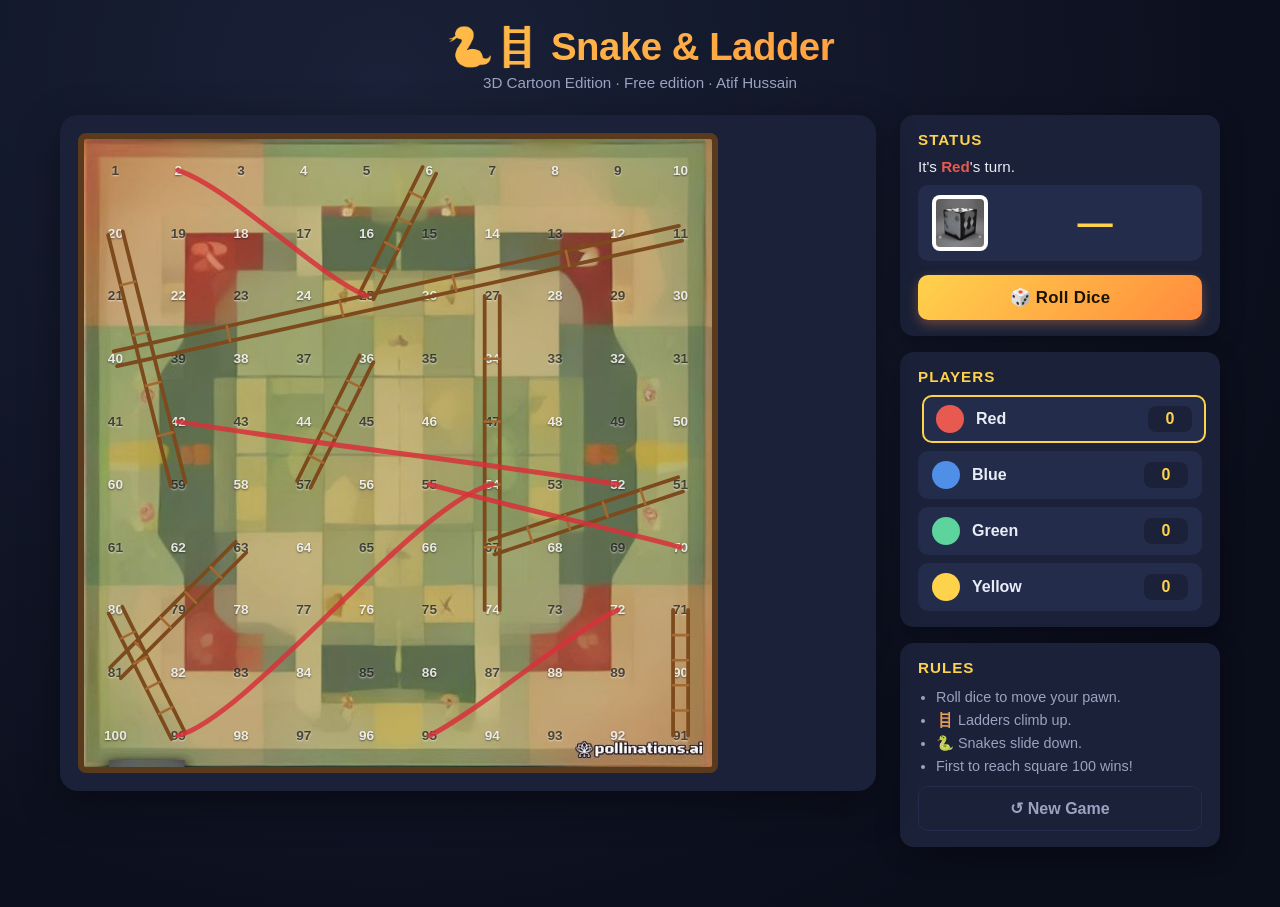
==== game/index.html @ e1569d1d "Build complete Snake & Ladder game (3D cartoon edition) Game files in game/: - index.html: entry poi" ====
<!DOCTYPE html>
<html lang="en">
<head>
  <meta charset="UTF-8">
  <meta name="viewport" content="width=device-width, initial-scale=1.0">
  <title>Snake & Ladder — 3D Cartoon Edition</title>
  <link rel="stylesheet" href="style.css">
</head>
<body>
  <div class="app">
    <header>
      <h1>🐍🪜 Snake &amp; Ladder</h1>
      <p class="subtitle">3D Cartoon Edition · Free edition · Atif Hussain</p>
    </header>

    <main>
      <section class="board-section">
        <div id="board" class="board">
          <!-- 100 squares rendered by JS -->
        </div>
      </section>

      <aside class="sidebar">
        <div class="panel status">
          <h2>Status</h2>
          <p id="status">Press <strong>Roll Dice</strong> to start.</p>
          <div id="dice-display" class="dice-display">
            <img src="assets/dice.png" alt="dice" id="dice-img">
            <div id="dice-value">—</div>
          </div>
          <button id="roll-btn" class="primary">🎲 Roll Dice</button>
        </div>

        <div class="panel players">
          <h2>Players</h2>
          <ol id="player-list"></ol>
        </div>

        <div class="panel legend">
          <h2>Rules</h2>
          <ul>
            <li>Roll dice to move your pawn.</li>
            <li>🪜 Ladders climb up.</li>
            <li>🐍 Snakes slide down.</li>
            <li>First to reach square 100 wins!</li>
          </ul>
          <button id="reset-btn" class="ghost">↺ New Game</button>
        </div>
      </aside>
    </main>

    <div id="toast" class="toast" hidden></div>
  </div>

  <script src="game.js"></script>
</body>
</html>
---- game/style.css ----
/* Snake & Ladder — 3D Cartoon Edition */
:root {
  --bg: #0f1424;
  --panel: #1a2138;
  --panel-light: #232c4a;
  --text: #e8ecf7;
  --text-mute: #9aa3c0;
  --accent: #ffd24c;
  --accent-2: #ff8b3d;
  --good: #5dd39e;
  --bad: #ff6b6b;
  --square-light: #fff7e1;
  --square-dark: #ffd9a8;
  --square-pad: 2px;
}

* { box-sizing: border-box; }
html, body { margin: 0; padding: 0; }
body {
  background: radial-gradient(circle at 30% 10%, #1a2138 0%, #0a0d1a 80%);
  color: var(--text);
  font-family: -apple-system, BlinkMacSystemFont, "Segoe UI", Roboto, sans-serif;
  min-height: 100vh;
  overflow-x: hidden;
}

.app {
  max-width: 1200px;
  margin: 0 auto;
  padding: 24px 20px 60px;
}

header {
  text-align: center;
  margin-bottom: 24px;
}
header h1 {
  font-size: 2.4rem;
  margin: 0 0 4px;
  letter-spacing: -0.5px;
  background: linear-gradient(135deg, var(--accent), var(--accent-2));
  -webkit-background-clip: text;
  background-clip: text;
  color: transparent;
}
.subtitle {
  margin: 0;
  color: var(--text-mute);
  font-size: 0.95rem;
}

main {
  display: grid;
  grid-template-columns: minmax(0, 1fr) 320px;
  gap: 24px;
  align-items: start;
}

@media (max-width: 900px) {
  main { grid-template-columns: 1fr; }
}

/* Board */
.board-section {
  background: var(--panel);
  border-radius: 18px;
  padding: 18px;
  box-shadow: 0 12px 40px rgba(0, 0, 0, 0.4);
  position: relative;
}

.board {
  --board-size: min(70vw, 640px);
  width: var(--board-size);
  height: var(--board-size);
  display: grid;
  grid-template-columns: repeat(10, 1fr);
  grid-template-rows: repeat(10, 1fr);
  gap: 2px;
  border: 6px solid #5a3a1c;
  border-radius: 8px;
  background:
    url('assets/board.png') center/cover no-repeat,
    var(--square-light);
  position: relative;
  overflow: hidden;
}

/* Number overlay grid */
.board-grid {
  position: absolute;
  inset: 0;
  display: grid;
  grid-template-columns: repeat(10, 1fr);
  grid-template-rows: repeat(10, 1fr);
  gap: 0;
}
.cell {
  position: relative;
  display: flex;
  align-items: center;
  justify-content: center;
  font-size: 0.85rem;
  font-weight: 600;
  color: rgba(0, 0, 0, 0.55);
  text-shadow: 0 1px 2px rgba(255, 255, 255, 0.6);
  background: transparent;
}
.cell.light { color: rgba(0, 0, 0, 0.65); }
.cell.dark  { color: rgba(255, 255, 255, 0.85); text-shadow: 0 1px 2px rgba(0,0,0,0.5); }

/* Snakes/ladders as overlays */
.overlay {
  position: absolute;
  inset: 0;
  pointer-events: none;
}
.snakes-ladders {
  position: absolute;
  inset: 0;
  pointer-events: none;
  z-index: 1;
}

/* Pawns layer */
.pawns {
  position: absolute;
  inset: 0;
  pointer-events: none;
  z-index: 2;
}
.pawn {
  position: absolute;
  width: 12%;
  height: 12%;
  transform: translate(-50%, -50%);
  transition: left 0.6s cubic-bezier(0.34, 1.56, 0.64, 1), top 0.6s cubic-bezier(0.34, 1.56, 0.64, 1);
  filter: drop-shadow(0 4px 6px rgba(0, 0, 0, 0.45));
}
.pawn img {
  width: 100%;
  height: 100%;
  object-fit: contain;
}
.pawn.active {
  animation: bounce 0.8s ease-in-out infinite;
}
@keyframes bounce {
  0%, 100% { transform: translate(-50%, -50%) scale(1); }
  50%      { transform: translate(-50%, -60%) scale(1.08); }
}

/* Sidebar */
.sidebar {
  display: flex;
  flex-direction: column;
  gap: 16px;
}
.panel {
  background: var(--panel);
  border-radius: 14px;
  padding: 16px 18px;
  box-shadow: 0 6px 24px rgba(0, 0, 0, 0.3);
}
.panel h2 {
  margin: 0 0 10px;
  font-size: 0.95rem;
  text-transform: uppercase;
  letter-spacing: 1px;
  color: var(--accent);
}
.panel p { margin: 0 0 8px; font-size: 0.95rem; }
.panel ul { margin: 0; padding-left: 18px; font-size: 0.9rem; color: var(--text-mute); line-height: 1.6; }

/* Buttons */
button {
  font: inherit;
  cursor: pointer;
  border: none;
  border-radius: 10px;
  padding: 12px 16px;
  font-weight: 600;
  transition: transform 0.1s, background 0.2s, opacity 0.2s;
}
button:active { transform: scale(0.97); }
button:disabled { opacity: 0.45; cursor: not-allowed; }
button.primary {
  background: linear-gradient(135deg, var(--accent), var(--accent-2));
  color: #1a1300;
  width: 100%;
  font-size: 1.05rem;
  letter-spacing: 0.3px;
  box-shadow: 0 4px 12px rgba(255, 139, 61, 0.35);
}
button.primary:hover:not(:disabled) {
  transform: translateY(-1px);
  box-shadow: 0 6px 16px rgba(255, 139, 61, 0.5);
}
button.ghost {
  background: transparent;
  color: var(--text-mute);
  border: 1px solid var(--panel-light);
  width: 100%;
  margin-top: 8px;
}
button.ghost:hover { color: var(--text); border-color: var(--text); }

/* Dice */
.dice-display {
  display: flex;
  align-items: center;
  gap: 14px;
  background: var(--panel-light);
  padding: 10px 14px;
  border-radius: 10px;
  margin: 10px 0 14px;
}
.dice-display img {
  width: 56px;
  height: 56px;
  object-fit: contain;
  background: white;
  border-radius: 8px;
  padding: 4px;
}
#dice-value {
  font-size: 2.2rem;
  font-weight: 800;
  color: var(--accent);
  flex: 1;
  text-align: center;
}
.dice-display.rolling img { animation: roll 0.5s linear; }
@keyframes roll {
  from { transform: rotate(0); }
  to   { transform: rotate(360deg); }
}

/* Player list */
#player-list {
  list-style: none;
  padding: 0;
  margin: 0;
  display: flex;
  flex-direction: column;
  gap: 8px;
}
#player-list li {
  display: flex;
  align-items: center;
  gap: 12px;
  background: var(--panel-light);
  border: 2px solid transparent;
  border-radius: 10px;
  padding: 8px 12px;
  transition: border-color 0.2s, transform 0.2s;
}
#player-list li.active {
  border-color: var(--accent);
  transform: translateX(4px);
}
#player-list .pname { flex: 1; font-weight: 600; }
#player-list .psquare {
  font-variant-numeric: tabular-nums;
  font-weight: 700;
  color: var(--accent);
  background: rgba(0, 0, 0, 0.25);
  padding: 4px 10px;
  border-radius: 8px;
  min-width: 44px;
  text-align: center;
}
#player-list .swatch {
  width: 28px; height: 28px;
  border-radius: 50%;
  flex-shrink: 0;
}
#player-list li.winner .pname::after {
  content: " 🏆";
}

/* Toast */
.toast {
  position: fixed;
  top: 20px;
  left: 50%;
  transform: translateX(-50%);
  background: var(--accent);
  color: #1a1300;
  padding: 12px 22px;
  border-radius: 100px;
  font-weight: 700;
  box-shadow: 0 8px 24px rgba(0, 0, 0, 0.4);
  z-index: 10;
  animation: toast-pop 0.4s ease-out;
}
@keyframes toast-pop {
  from { transform: translate(-50%, -20px); opacity: 0; }
  to   { transform: translate(-50%, 0); opacity: 1; }
}
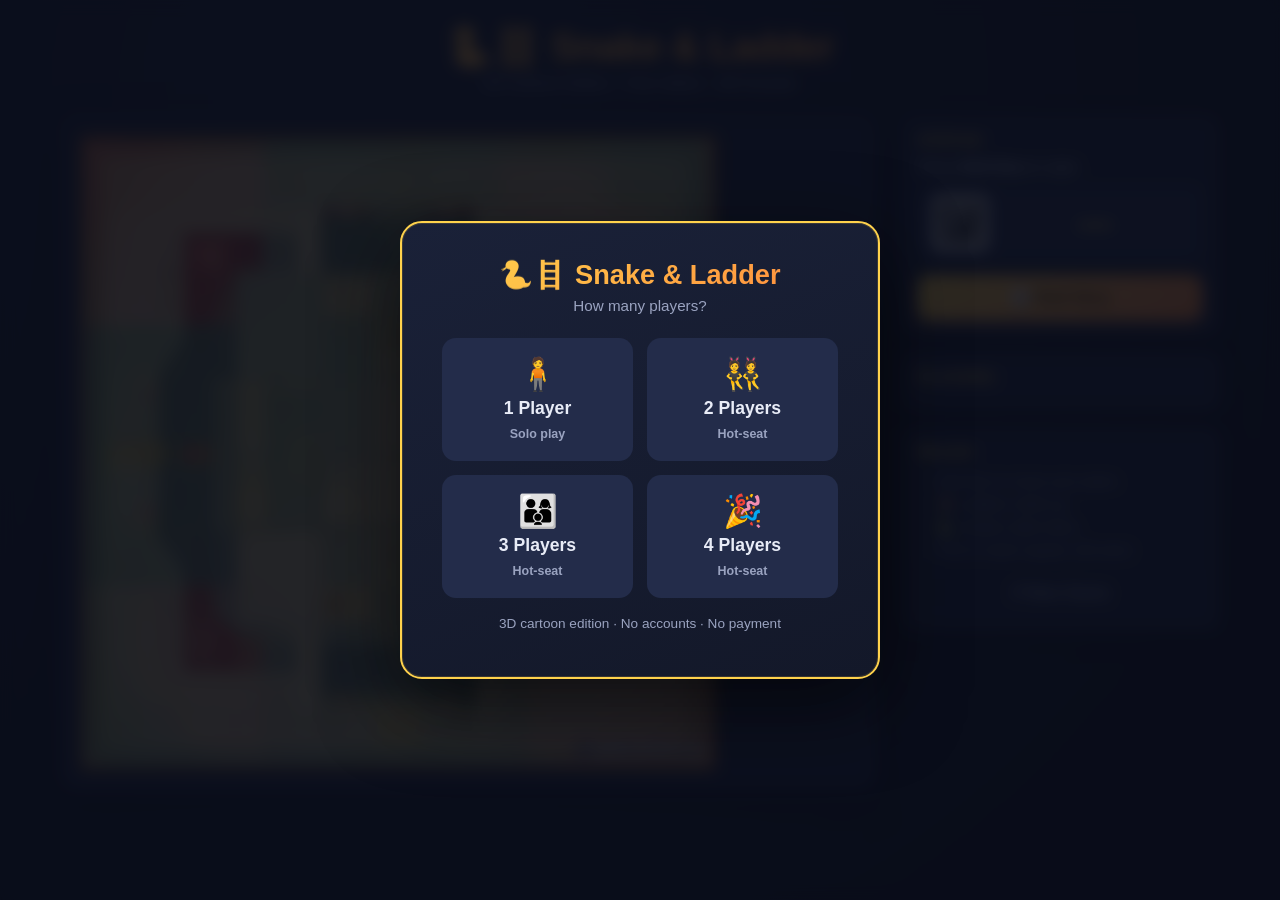
==== commit e293dc9b: "Game polish: small centered pawns, 1-4 player selector, long 3D snake bodies - Player-count modal ap" ====
--- a/game/index.html
+++ b/game/index.html
@@ -50,6 +50,37 @@
     </main>
 
     <div id="toast" class="toast" hidden></div>
+
+    <!-- Player count selector (shown before game starts and on "New Game") -->
+    <div id="player-modal" class="modal-backdrop" role="dialog" aria-modal="true" aria-labelledby="modal-title">
+      <div class="modal">
+        <h2 id="modal-title">🐍🪜 Snake &amp; Ladder</h2>
+        <p class="modal-sub">How many players?</p>
+        <div class="player-count-grid">
+          <button class="count-btn" data-count="1" type="button">
+            <span class="emoji">🧍</span>
+            <span class="label">1 Player</span>
+            <span class="hint">Solo play</span>
+          </button>
+          <button class="count-btn" data-count="2" type="button">
+            <span class="emoji">👯</span>
+            <span class="label">2 Players</span>
+            <span class="hint">Hot-seat</span>
+          </button>
+          <button class="count-btn" data-count="3" type="button">
+            <span class="emoji">👨‍👩‍👦</span>
+            <span class="label">3 Players</span>
+            <span class="hint">Hot-seat</span>
+          </button>
+          <button class="count-btn" data-count="4" type="button">
+            <span class="emoji">🎉</span>
+            <span class="label">4 Players</span>
+            <span class="hint">Hot-seat</span>
+          </button>
+        </div>
+        <p class="modal-foot">3D cartoon edition · No accounts · No payment</p>
+      </div>
+    </div>
   </div>
 
   <script src="game.js"></script>
--- a/game/style.css
+++ b/game/style.css
@@ -122,17 +122,57 @@
   z-index: 1;
 }
 
+/* Decorative snake + ladder sprites positioned at the head of each */
+.decor-layer, .snake-layer {
+  position: absolute;
+  inset: 0;
+  pointer-events: none;
+  z-index: 2;
+}
+.decor {
+  position: absolute;
+  transform: translate(-50%, -50%);
+  filter: drop-shadow(0 4px 8px rgba(0, 0, 0, 0.35));
+  object-fit: contain;
+}
+.decor-snake-head {
+  width: 9%;
+  height: 9%;
+  filter: drop-shadow(0 4px 6px rgba(0, 0, 0, 0.5));
+  animation: snake-head-wiggle 2.6s ease-in-out infinite;
+}
+.decor-ladder {
+  width: 14%;
+  height: 14%;
+  transform: translate(-50%, -50%) rotate(-12deg);
+}
+.decor-snake-tail {
+  width: 7%;
+  height: 7%;
+  filter: drop-shadow(0 3px 4px rgba(0, 0, 0, 0.4));
+  opacity: 0.92;
+  animation: snake-tail-wiggle 3.2s ease-in-out infinite;
+}
+@keyframes snake-head-wiggle {
+  0%, 100% { transform: translate(-50%, -50%) rotate(-4deg) scale(1); }
+  50%      { transform: translate(-50%, -52%) rotate(4deg) scale(1.04); }
+}
+@keyframes snake-tail-wiggle {
+  0%, 100% { transform: translate(-50%, -50%) rotate(8deg) scale(1); }
+  50%      { transform: translate(-50%, -48%) rotate(-6deg) scale(0.96); }
+}
+
 /* Pawns layer */
 .pawns {
   position: absolute;
   inset: 0;
   pointer-events: none;
-  z-index: 2;
+  z-index: 3;
 }
 .pawn {
   position: absolute;
-  width: 12%;
-  height: 12%;
+  width: 8%;
+  height: 8%;
   transform: translate(-50%, -50%);
   transition: left 0.6s cubic-bezier(0.34, 1.56, 0.64, 1), top 0.6s cubic-bezier(0.34, 1.56, 0.64, 1);
   filter: drop-shadow(0 4px 6px rgba(0, 0, 0, 0.45));
@@ -297,4 +337,83 @@
 @keyframes toast-pop {
   from { transform: translate(-50%, -20px); opacity: 0; }
   to   { transform: translate(-50%, 0); opacity: 1; }
-}+}
+
+/* Player count modal */
+.modal-backdrop {
+  position: fixed;
+  inset: 0;
+  background: rgba(10, 13, 26, 0.86);
+  backdrop-filter: blur(8px);
+  -webkit-backdrop-filter: blur(8px);
+  z-index: 100;
+  display: flex;
+  align-items: center;
+  justify-content: center;
+  animation: backdrop-fade 0.3s ease-out;
+}
+@keyframes backdrop-fade {
+  from { opacity: 0; }
+  to   { opacity: 1; }
+}
+.modal {
+  background: linear-gradient(160deg, var(--panel) 0%, #131829 100%);
+  border: 2px solid var(--accent);
+  border-radius: 22px;
+  padding: 36px 40px 32px;
+  text-align: center;
+  max-width: 480px;
+  width: 90%;
+  box-shadow: 0 24px 80px rgba(0, 0, 0, 0.6), 0 0 0 1px rgba(255, 210, 76, 0.15) inset;
+  animation: modal-pop 0.4s cubic-bezier(0.34, 1.56, 0.64, 1);
+}
+@keyframes modal-pop {
+  from { transform: scale(0.7) translateY(20px); opacity: 0; }
+  to   { transform: scale(1) translateY(0); opacity: 1; }
+}
+.modal h2 {
+  margin: 0 0 6px;
+  font-size: 1.7rem;
+  background: linear-gradient(135deg, var(--accent), var(--accent-2));
+  -webkit-background-clip: text;
+  background-clip: text;
+  color: transparent;
+}
+.modal .modal-sub {
+  margin: 0 0 24px;
+  color: var(--text-mute);
+  font-size: 0.95rem;
+}
+.player-count-grid {
+  display: grid;
+  grid-template-columns: repeat(2, 1fr);
+  gap: 14px;
+  margin-bottom: 18px;
+}
+.count-btn {
+  background: var(--panel-light);
+  border: 2px solid transparent;
+  border-radius: 14px;
+  padding: 18px 12px;
+  display: flex;
+  flex-direction: column;
+  align-items: center;
+  gap: 8px;
+  transition: transform 0.15s, border-color 0.2s, background 0.2s;
+  color: var(--text);
+}
+.count-btn:hover {
+  transform: translateY(-2px);
+  border-color: var(--accent);
+  background: #2a3458;
+}
+.count-btn:active { transform: translateY(0) scale(0.97); }
+.count-btn .emoji { font-size: 2rem; line-height: 1; }
+.count-btn .label { font-size: 1.1rem; font-weight: 700; }
+.count-btn .hint  { font-size: 0.78rem; color: var(--text-mute); }
+.modal-foot {
+  color: var(--text-mute);
+  font-size: 0.85rem;
+  margin-top: 8px;
+}
+body.locked main { filter: blur(2px); pointer-events: none; }
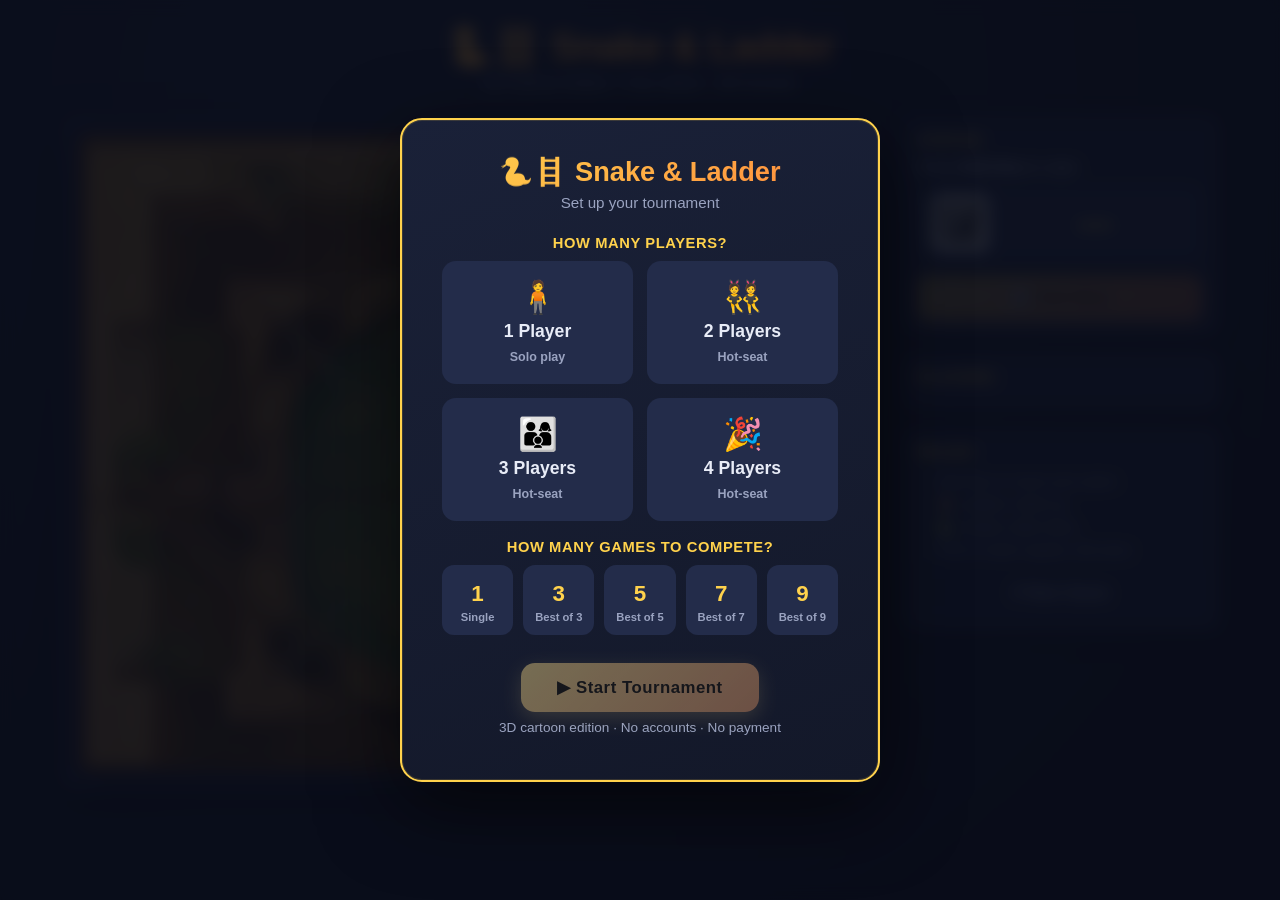
==== commit b82fa38f: "Tournament mode: pick players + game count, track wins, champion modal - New first-page modal asks f" ====
--- a/game/index.html
+++ b/game/index.html
@@ -36,6 +36,12 @@
           <ol id="player-list"></ol>
         </div>
 
+        <div class="panel tournament" id="tournament-panel" hidden>
+          <h2>Tournament</h2>
+          <p class="t-game">Game <span id="t-game-current">1</span> / <span id="t-game-total">3</span></p>
+          <ol id="t-wins-list" class="t-wins"></ol>
+        </div>
+
         <div class="panel legend">
           <h2>Rules</h2>
           <ul>
@@ -52,10 +58,13 @@
     <div id="toast" class="toast" hidden></div>
 
     <!-- Player count selector (shown before game starts and on "New Game") -->
+    <!-- Pre-game modal: pick number of players + number of games to compete -->
     <div id="player-modal" class="modal-backdrop" role="dialog" aria-modal="true" aria-labelledby="modal-title">
       <div class="modal">
         <h2 id="modal-title">🐍🪜 Snake &amp; Ladder</h2>
-        <p class="modal-sub">How many players?</p>
+        <p class="modal-sub">Set up your tournament</p>
+
+        <p class="modal-section-label">How many players?</p>
         <div class="player-count-grid">
           <button class="count-btn" data-count="1" type="button">
             <span class="emoji">🧍</span>
@@ -78,7 +87,49 @@
             <span class="hint">Hot-seat</span>
           </button>
         </div>
+
+        <p class="modal-section-label">How many games to compete?</p>
+        <div class="games-count-grid">
+          <button class="games-btn" data-games="1" type="button">
+            <span class="games-num">1</span>
+            <span class="games-hint">Single</span>
+          </button>
+          <button class="games-btn" data-games="3" type="button">
+            <span class="games-num">3</span>
+            <span class="games-hint">Best of 3</span>
+          </button>
+          <button class="games-btn" data-games="5" type="button">
+            <span class="games-num">5</span>
+            <span class="games-hint">Best of 5</span>
+          </button>
+          <button class="games-btn" data-games="7" type="button">
+            <span class="games-num">7</span>
+            <span class="games-hint">Best of 7</span>
+          </button>
+          <button class="games-btn" data-games="9" type="button">
+            <span class="games-num">9</span>
+            <span class="games-hint">Best of 9</span>
+          </button>
+        </div>
+
+        <button id="start-tournament-btn" type="button" class="start-btn" disabled>
+          ▶ Start Tournament
+        </button>
         <p class="modal-foot">3D cartoon edition · No accounts · No payment</p>
+      </div>
+    </div>
+
+    <!-- Tournament winner modal — appears after all games done -->
+    <div id="champion-modal" class="modal-backdrop champion-backdrop" hidden role="dialog" aria-modal="true" aria-labelledby="champion-title">
+      <div class="champion-modal">
+        <div class="champion-confetti" id="champion-confetti"></div>
+        <h2 id="champion-title">🏆 CHAMPION 🏆</h2>
+        <p id="champion-name" class="champion-name"></p>
+        <p id="champion-subtitle" class="champion-subtitle"></p>
+        <p id="champion-stats" class="champion-stats"></p>
+        <button id="champion-restart-btn" type="button" class="start-btn">
+          🔁 New Tournament
+        </button>
       </div>
     </div>
   </div>
--- a/game/style.css
+++ b/game/style.css
@@ -76,14 +76,25 @@
   display: grid;
   grid-template-columns: repeat(10, 1fr);
   grid-template-rows: repeat(10, 1fr);
-  gap: 2px;
-  border: 6px solid #5a3a1c;
-  border-radius: 8px;
+  gap: 5px;
+  border: 8px solid #4a2a14;
+  border-radius: 10px;
   background:
+    /* The 3D cartoon board image fills the whole frame. The dark wood
+       showing through the 5px gaps comes from the cells being transparent
+       (so the image is visible everywhere) — but we use a darker gradient
+       hint at the very edges to keep a frame feel. */
     url('assets/board.png') center/cover no-repeat,
+    radial-gradient(ellipse at center,
+      rgba(74, 42, 20, 0) 60%,
+      rgba(74, 42, 20, 0.45) 100%),
     var(--square-light);
   position: relative;
   overflow: hidden;
+  box-shadow:
+    inset 0 0 0 1px rgba(0, 0, 0, 0.4),
+    inset 0 4px 12px rgba(0, 0, 0, 0.35),
+    0 14px 40px rgba(0, 0, 0, 0.55);
 }
 
 /* Number overlay grid */
@@ -100,14 +111,24 @@
   display: flex;
   align-items: center;
   justify-content: center;
-  font-size: 0.85rem;
-  font-weight: 600;
-  color: rgba(0, 0, 0, 0.55);
-  text-shadow: 0 1px 2px rgba(255, 255, 255, 0.6);
+  font-size: 0.9rem;
+  font-weight: 700;
+  color: rgba(255, 255, 240, 0.95);
+  text-shadow:
+    0 1px 3px rgba(0, 0, 0, 0.9),
+    0 0 2px rgba(0, 0, 0, 0.65);
   background: transparent;
-}
-.cell.light { color: rgba(0, 0, 0, 0.65); }
-.cell.dark  { color: rgba(255, 255, 255, 0.85); text-shadow: 0 1px 2px rgba(0,0,0,0.5); }
+  border-radius: 6px;
+  box-shadow:
+    inset 0 0 0 1px rgba(0, 0, 0, 0.3),
+    inset 0 1px 1px rgba(255, 255, 255, 0.1);
+}
+.cell.light,
+.cell.dark {
+  /* Fully transparent — the 3D cartoon board image shows through.
+     Cells still get a faint inset border to read as distinct squares. */
+  background: transparent;
+}
 
 /* Snakes/ladders as overlays */
 .overlay {
@@ -135,31 +156,12 @@
   filter: drop-shadow(0 4px 8px rgba(0, 0, 0, 0.35));
   object-fit: contain;
 }
-.decor-snake-head {
-  width: 9%;
-  height: 9%;
-  filter: drop-shadow(0 4px 6px rgba(0, 0, 0, 0.5));
-  animation: snake-head-wiggle 2.6s ease-in-out infinite;
-}
+/* 3D cartoon snake styles now live entirely in SVG (draw3DSnake). The
+   SVG group has opacity:0.75 applied at construction time. */
 .decor-ladder {
   width: 14%;
   height: 14%;
   transform: translate(-50%, -50%) rotate(-12deg);
-}
-.decor-snake-tail {
-  width: 7%;
-  height: 7%;
-  filter: drop-shadow(0 3px 4px rgba(0, 0, 0, 0.4));
-  opacity: 0.92;
-  animation: snake-tail-wiggle 3.2s ease-in-out infinite;
-}
-@keyframes snake-head-wiggle {
-  0%, 100% { transform: translate(-50%, -50%) rotate(-4deg) scale(1); }
-  50%      { transform: translate(-50%, -52%) rotate(4deg) scale(1.04); }
-}
-@keyframes snake-tail-wiggle {
-  0%, 100% { transform: translate(-50%, -50%) rotate(8deg) scale(1); }
-  50%      { transform: translate(-50%, -48%) rotate(-6deg) scale(0.96); }
 }
 
 /* Pawns layer */
@@ -340,6 +342,7 @@
 }
 
 /* Player count modal */
+[hidden] { display: none !important; }
 .modal-backdrop {
   position: fixed;
   inset: 0;
@@ -416,4 +419,196 @@
   font-size: 0.85rem;
   margin-top: 8px;
 }
-body.locked main { filter: blur(2px); pointer-events: none; }+body.locked main { filter: blur(2px); pointer-events: none; }
+
+/* Modal: section labels and games-count grid */
+.modal-section-label {
+  margin: 18px 0 10px;
+  color: var(--accent);
+  font-weight: 700;
+  font-size: 0.92rem;
+  letter-spacing: 0.04em;
+  text-transform: uppercase;
+}
+.games-count-grid {
+  display: grid;
+  grid-template-columns: repeat(5, 1fr);
+  gap: 10px;
+  margin-bottom: 22px;
+}
+.games-btn {
+  background: var(--panel-light);
+  border: 2px solid transparent;
+  border-radius: 12px;
+  padding: 14px 6px 10px;
+  display: flex;
+  flex-direction: column;
+  align-items: center;
+  gap: 4px;
+  transition: transform 0.15s, border-color 0.2s, background 0.2s;
+  color: var(--text);
+}
+.games-btn:hover {
+  transform: translateY(-2px);
+  border-color: var(--accent);
+  background: #2a3458;
+}
+.games-btn:active { transform: translateY(0) scale(0.97); }
+.games-btn .games-num { font-size: 1.4rem; font-weight: 800; color: var(--accent); }
+.games-btn .games-hint { font-size: 0.7rem; color: var(--text-mute); }
+.count-btn.selected,
+.games-btn.selected {
+  border-color: var(--accent);
+  background: linear-gradient(135deg, rgba(255, 210, 76, 0.18), rgba(255, 138, 76, 0.12));
+  box-shadow: 0 0 0 3px rgba(255, 210, 76, 0.18) inset;
+}
+.start-btn {
+  margin-top: 6px;
+  background: linear-gradient(135deg, var(--accent) 0%, var(--accent-2) 100%);
+  color: #1a1300;
+  font-size: 1.05rem;
+  font-weight: 800;
+  padding: 14px 36px;
+  border: none;
+  border-radius: 14px;
+  cursor: pointer;
+  letter-spacing: 0.03em;
+  box-shadow: 0 6px 20px rgba(255, 210, 76, 0.35);
+  transition: transform 0.15s, box-shadow 0.2s, filter 0.2s;
+}
+.start-btn:hover:not(:disabled) {
+  transform: translateY(-2px);
+  box-shadow: 0 10px 28px rgba(255, 210, 76, 0.5);
+  filter: brightness(1.05);
+}
+.start-btn:disabled {
+  opacity: 0.45;
+  cursor: not-allowed;
+  filter: grayscale(0.4);
+}
+
+/* Tournament sidebar panel */
+.panel.tournament {
+  border: 2px solid var(--accent);
+  background: linear-gradient(160deg, rgba(255, 210, 76, 0.06), transparent);
+}
+.t-game {
+  margin: 0 0 12px;
+  font-size: 0.95rem;
+  color: var(--accent);
+  font-weight: 700;
+  text-align: center;
+}
+.t-wins {
+  list-style: none;
+  margin: 0;
+  padding: 0;
+  display: flex;
+  flex-direction: column;
+  gap: 8px;
+}
+.t-wins li {
+  display: flex;
+  align-items: center;
+  gap: 10px;
+  padding: 8px 10px;
+  border-radius: 8px;
+  background: rgba(0, 0, 0, 0.25);
+  border: 1px solid rgba(255, 255, 255, 0.06);
+  font-size: 0.92rem;
+}
+.t-wins li.leader {
+  background: linear-gradient(135deg, rgba(255, 210, 76, 0.18), rgba(255, 138, 76, 0.08));
+  border-color: var(--accent);
+  box-shadow: 0 0 0 2px rgba(255, 210, 76, 0.18) inset;
+}
+.t-wins .t-dot {
+  width: 14px;
+  height: 14px;
+  border-radius: 50%;
+  flex-shrink: 0;
+}
+.t-wins .t-name { flex: 1; }
+.t-wins .t-score {
+  font-weight: 800;
+  color: var(--accent);
+  font-size: 1.05rem;
+}
+
+/* Champion modal — full-screen celebration */
+.champion-backdrop {
+  background: radial-gradient(circle at 50% 30%,
+    rgba(255, 210, 76, 0.25) 0%,
+    rgba(10, 13, 26, 0.92) 60%);
+  backdrop-filter: blur(10px);
+  -webkit-backdrop-filter: blur(10px);
+}
+.champion-modal {
+  background: linear-gradient(160deg, #2a1f0a 0%, #1a1300 100%);
+  border: 3px solid var(--accent);
+  border-radius: 26px;
+  padding: 44px 48px 38px;
+  text-align: center;
+  max-width: 540px;
+  width: 92%;
+  box-shadow:
+    0 30px 100px rgba(0, 0, 0, 0.7),
+    0 0 80px rgba(255, 210, 76, 0.35),
+    0 0 0 1px rgba(255, 210, 76, 0.4) inset;
+  animation: champion-pop 0.6s cubic-bezier(0.34, 1.56, 0.64, 1);
+  position: relative;
+  overflow: hidden;
+}
+@keyframes champion-pop {
+  0%   { transform: scale(0.5) rotate(-3deg); opacity: 0; }
+  60%  { transform: scale(1.05) rotate(1deg); opacity: 1; }
+  100% { transform: scale(1) rotate(0); opacity: 1; }
+}
+.champion-modal h2 {
+  margin: 0 0 12px;
+  font-size: 2.4rem;
+  background: linear-gradient(135deg, #ffd24c, #ff8a4c, #ff5e9d);
+  -webkit-background-clip: text;
+  background-clip: text;
+  color: transparent;
+  filter: drop-shadow(0 4px 12px rgba(255, 210, 76, 0.4));
+  animation: champion-glow 2s ease-in-out infinite alternate;
+}
+@keyframes champion-glow {
+  from { filter: drop-shadow(0 4px 12px rgba(255, 210, 76, 0.3)); }
+  to   { filter: drop-shadow(0 4px 20px rgba(255, 210, 76, 0.7)); }
+}
+.champion-name {
+  margin: 8px 0 6px;
+  font-size: 2rem;
+  font-weight: 800;
+  color: #fff;
+}
+.champion-subtitle {
+  margin: 0 0 16px;
+  font-size: 1.05rem;
+  color: var(--accent);
+  font-weight: 600;
+}
+.champion-stats {
+  margin: 0 0 24px;
+  color: var(--text-mute);
+  font-size: 0.92rem;
+  line-height: 1.5;
+}
+.champion-confetti {
+  position: absolute;
+  inset: 0;
+  pointer-events: none;
+  overflow: hidden;
+}
+.champion-confetti span {
+  position: absolute;
+  top: -20px;
+  font-size: 1.5rem;
+  animation: confetti-fall linear infinite;
+}
+@keyframes confetti-fall {
+  0%   { transform: translateY(0) rotate(0deg); opacity: 1; }
+  100% { transform: translateY(120vh) rotate(720deg); opacity: 0.3; }
+}
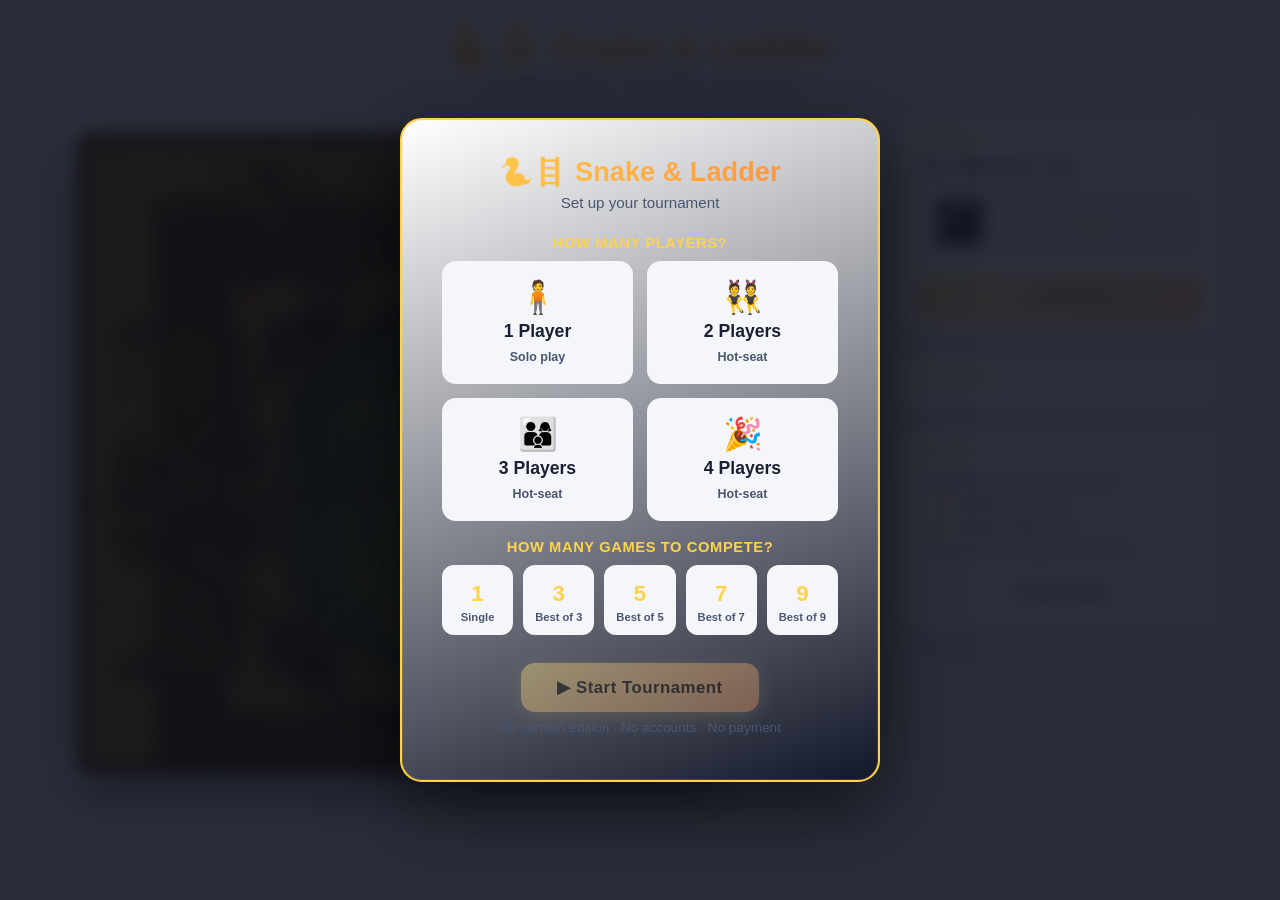
==== commit 4160033e: "Snake & Ladder: fix tournament bugs, redraw snakes as vector, ship-readiness pass Tournament flow - " ====
--- a/game/index.html
+++ b/game/index.html
@@ -3,7 +3,23 @@
 <head>
   <meta charset="UTF-8">
   <meta name="viewport" content="width=device-width, initial-scale=1.0">
-  <title>Snake & Ladder — 3D Cartoon Edition</title>
+  <title>Snake &amp; Ladder — 3D Cartoon Edition</title>
+  <meta name="description" content="A free 3D cartoon Snake &amp; Ladder board game. Play 1-4 players over 1, 3, 5, 7 or 9 games. No accounts, no payment.">
+  <meta name="author" content="Atif Hussain">
+  <meta name="theme-color" content="#12161f">
+  <meta name="color-scheme" content="dark">
+
+  <link rel="icon" type="image/svg+xml" href="assets/favicon.svg">
+  <link rel="alternate icon" href="assets/apple-touch-icon.png">
+  <link rel="apple-touch-icon" href="assets/apple-touch-icon.png">
+  <link rel="manifest" href="manifest.webmanifest">
+
+  <meta property="og:type" content="website">
+  <meta property="og:title" content="Snake &amp; Ladder — 3D Cartoon Edition">
+  <meta property="og:description" content="A free 3D cartoon Snake &amp; Ladder board game. Play 1-4 players over 1, 3, 5, 7 or 9 games. No accounts, no payment.">
+  <meta property="og:image" content="assets/apple-touch-icon.png">
+  <meta name="twitter:card" content="summary">
+
   <link rel="stylesheet" href="style.css">
 </head>
 <body>
@@ -119,6 +135,23 @@
       </div>
     </div>
 
+    <!-- Between-games interstitial: shown after each game, EXCEPT the last.
+         The tournament is still running, so this never returns to the setup
+         screen — it just reports the game result and moves on. -->
+    <div id="gameover-modal" class="modal-backdrop" hidden role="dialog" aria-modal="true" aria-labelledby="gameover-title">
+      <div class="modal gameover-modal">
+        <h2 id="gameover-title">🎉 Game Complete</h2>
+        <p id="gameover-winner" class="gameover-winner"></p>
+        <p id="gameover-line" class="modal-sub"></p>
+        <p id="gameover-score" class="gameover-tally"></p>
+        <ol id="gameover-standings" class="t-wins gameover-standings"></ol>
+        <p id="gameover-progress" class="modal-sub gameover-progress"></p>
+        <button id="next-game-btn" type="button" class="start-btn">
+          ▶ Next Game
+        </button>
+      </div>
+    </div>
+
     <!-- Tournament winner modal — appears after all games done -->
     <div id="champion-modal" class="modal-backdrop champion-backdrop" hidden role="dialog" aria-modal="true" aria-labelledby="champion-title">
       <div class="champion-modal">
--- a/game/style.css
+++ b/game/style.css
@@ -84,7 +84,7 @@
        showing through the 5px gaps comes from the cells being transparent
        (so the image is visible everywhere) — but we use a darker gradient
        hint at the very edges to keep a frame feel. */
-    url('assets/board.png') center/cover no-repeat,
+    url('assets/board.jpg') center/cover no-repeat,
     radial-gradient(ellipse at center,
       rgba(74, 42, 20, 0) 60%,
       rgba(74, 42, 20, 0.45) 100%),
@@ -143,8 +143,8 @@
   z-index: 1;
 }
 
-/* Decorative snake + ladder sprites positioned at the head of each */
-.decor-layer, .snake-layer {
+/* Ladder sprite sitting at the base of each ladder. */
+.decor-layer {
   position: absolute;
   inset: 0;
   pointer-events: none;
@@ -611,4 +611,132 @@
 @keyframes confetti-fall {
   0%   { transform: translateY(0) rotate(0deg); opacity: 1; }
   100% { transform: translateY(120vh) rotate(720deg); opacity: 0.3; }
-}+}
+/* Between-games interstitial — "Game N won, tournament continues" */
+.gameover-modal {
+  text-align: center;
+  max-width: 460px;
+  width: 92%;
+}
+.gameover-modal h2 {
+  margin: 0 0 10px;
+  font-size: 1.9rem;
+  background: linear-gradient(135deg, #ffd24c, #ff8a4c);
+  -webkit-background-clip: text;
+  background-clip: text;
+  color: transparent;
+}
+.gameover-winner {
+  margin: 0 0 6px;
+  font-size: 2rem;
+  font-weight: 900;
+  letter-spacing: 0.5px;
+}
+.gameover-line {
+  margin: 0 0 16px;
+  font-size: 1rem;
+  color: #ffe6a8;
+  line-height: 1.45;
+}
+.gameover-tally {
+  margin: 0 0 12px;
+  font-size: 0.95rem;
+  color: #9fb0d0;
+}
+.gameover-standings {
+  margin: 0 0 16px;
+  text-align: left;
+}
+.gameover-progress {
+  margin: 0 0 18px;
+  font-size: 0.85rem;
+  color: #7f8fa8;
+  letter-spacing: 0.3px;
+}
+.champion-games {
+  display: inline-block;
+  margin-top: 8px;
+  font-size: 0.82rem;
+  color: #9fb0d0;
+}
+
+/* ===========================================================================
+   Accessibility + platform preferences
+   Appended last so these overrides win over the component defaults above.
+   =========================================================================== */
+
+/* Visible keyboard focus. The whole game is playable from the keyboard (R /
+   Space roll, Enter advances the interstitial), so a keyboard player must
+   always be able to see where they are. */
+:focus-visible {
+  outline: 3px solid var(--accent);
+  outline-offset: 2px;
+  border-radius: 6px;
+}
+/* Fallback for engines without :focus-visible. */
+button:focus,
+a:focus,
+[tabindex]:focus {
+  outline: 3px solid var(--accent);
+  outline-offset: 2px;
+}
+/* Only suppress the ring for pointer users who do not need it. */
+button:focus:not(:focus-visible),
+a:focus:not(:focus-visible) {
+  outline: none;
+}
+
+/* Respect the OS "reduce motion" setting. The board animates constantly —
+   bouncing active pawn, rolling dice, sliding snakes — which is exactly the
+   kind of movement that triggers vestibular discomfort. */
+@media (prefers-reduced-motion: reduce) {
+  *,
+  *::before,
+  *::after {
+    animation-duration: 0.001ms !important;
+    animation-iteration-count: 1 !important;
+    transition-duration: 0.001ms !important;
+    scroll-behavior: auto !important;
+  }
+  /* Pawn travel is a left/top transition; keep it instant but still correct. */
+  .pawn {
+    transition: none !important;
+  }
+  /* Confetti is purely decorative — hide it rather than let it fly. */
+  .champion-confetti,
+  #champion-confetti {
+    display: none !important;
+  }
+  /* The dice shake communicates "rolling" — swap it for a static state. */
+  .dice-display.rolling {
+    animation: none !important;
+  }
+}
+
+/* Honour the OS colour scheme. The game is dark by design; in light mode we
+   lift the page chrome slightly rather than inverting the board art (which is
+   a painted 3D jungle scene and would look wrong inverted). */
+@media (prefers-color-scheme: light) {
+  :root {
+    --bg: #eef1f7;
+    --panel: #ffffff;
+    --panel-light: #f4f6fb;
+    --text: #1a2033;
+    --text-mute: #4a5570;
+  }
+  body {
+    background: var(--bg);
+    color: var(--text);
+  }
+  .board-section,
+  .panel {
+    box-shadow: 0 12px 40px rgba(20, 30, 60, 0.12);
+  }
+}
+
+/* Print: a clean board, no sidebar or modals. */
+@media print {
+  .sidebar, .modal-backdrop, .toast, .decor-layer { display: none !important; }
+  body { background: #fff; color: #000; }
+  .board-section { box-shadow: none; }
+}
